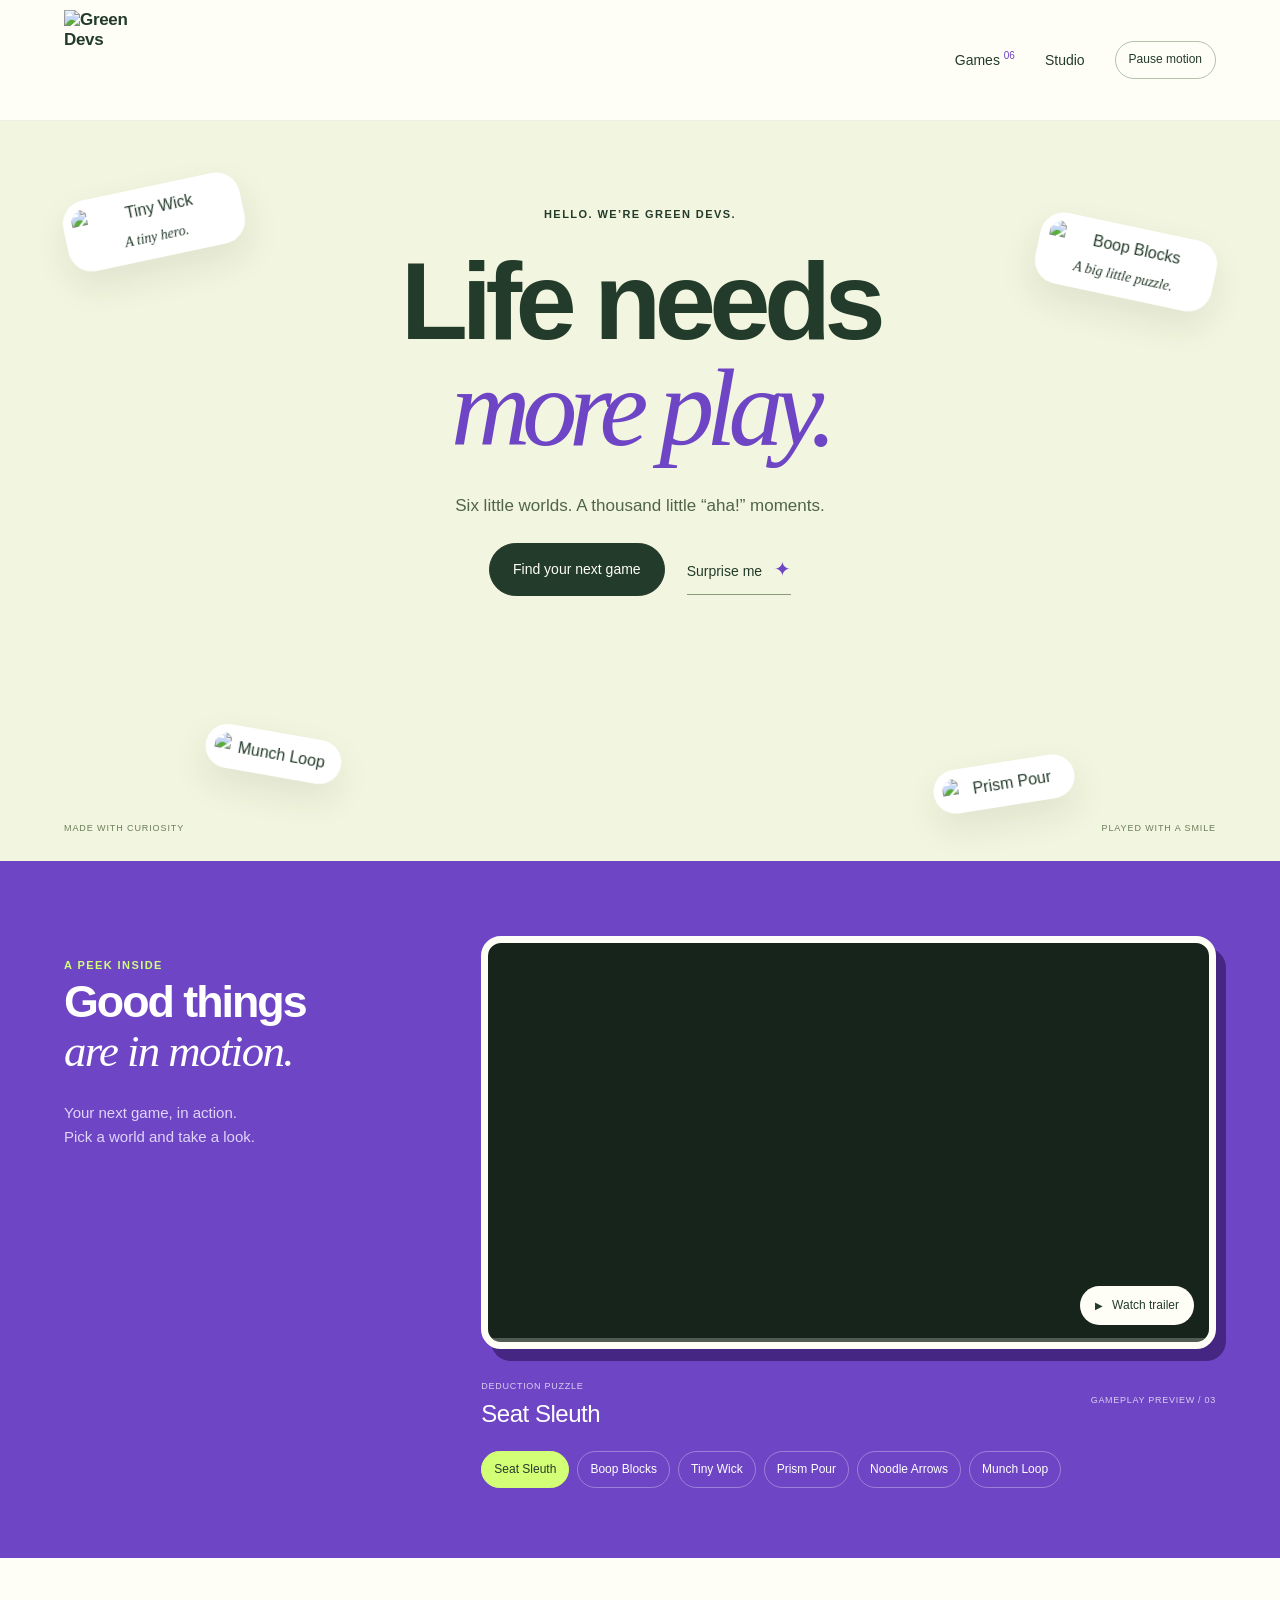
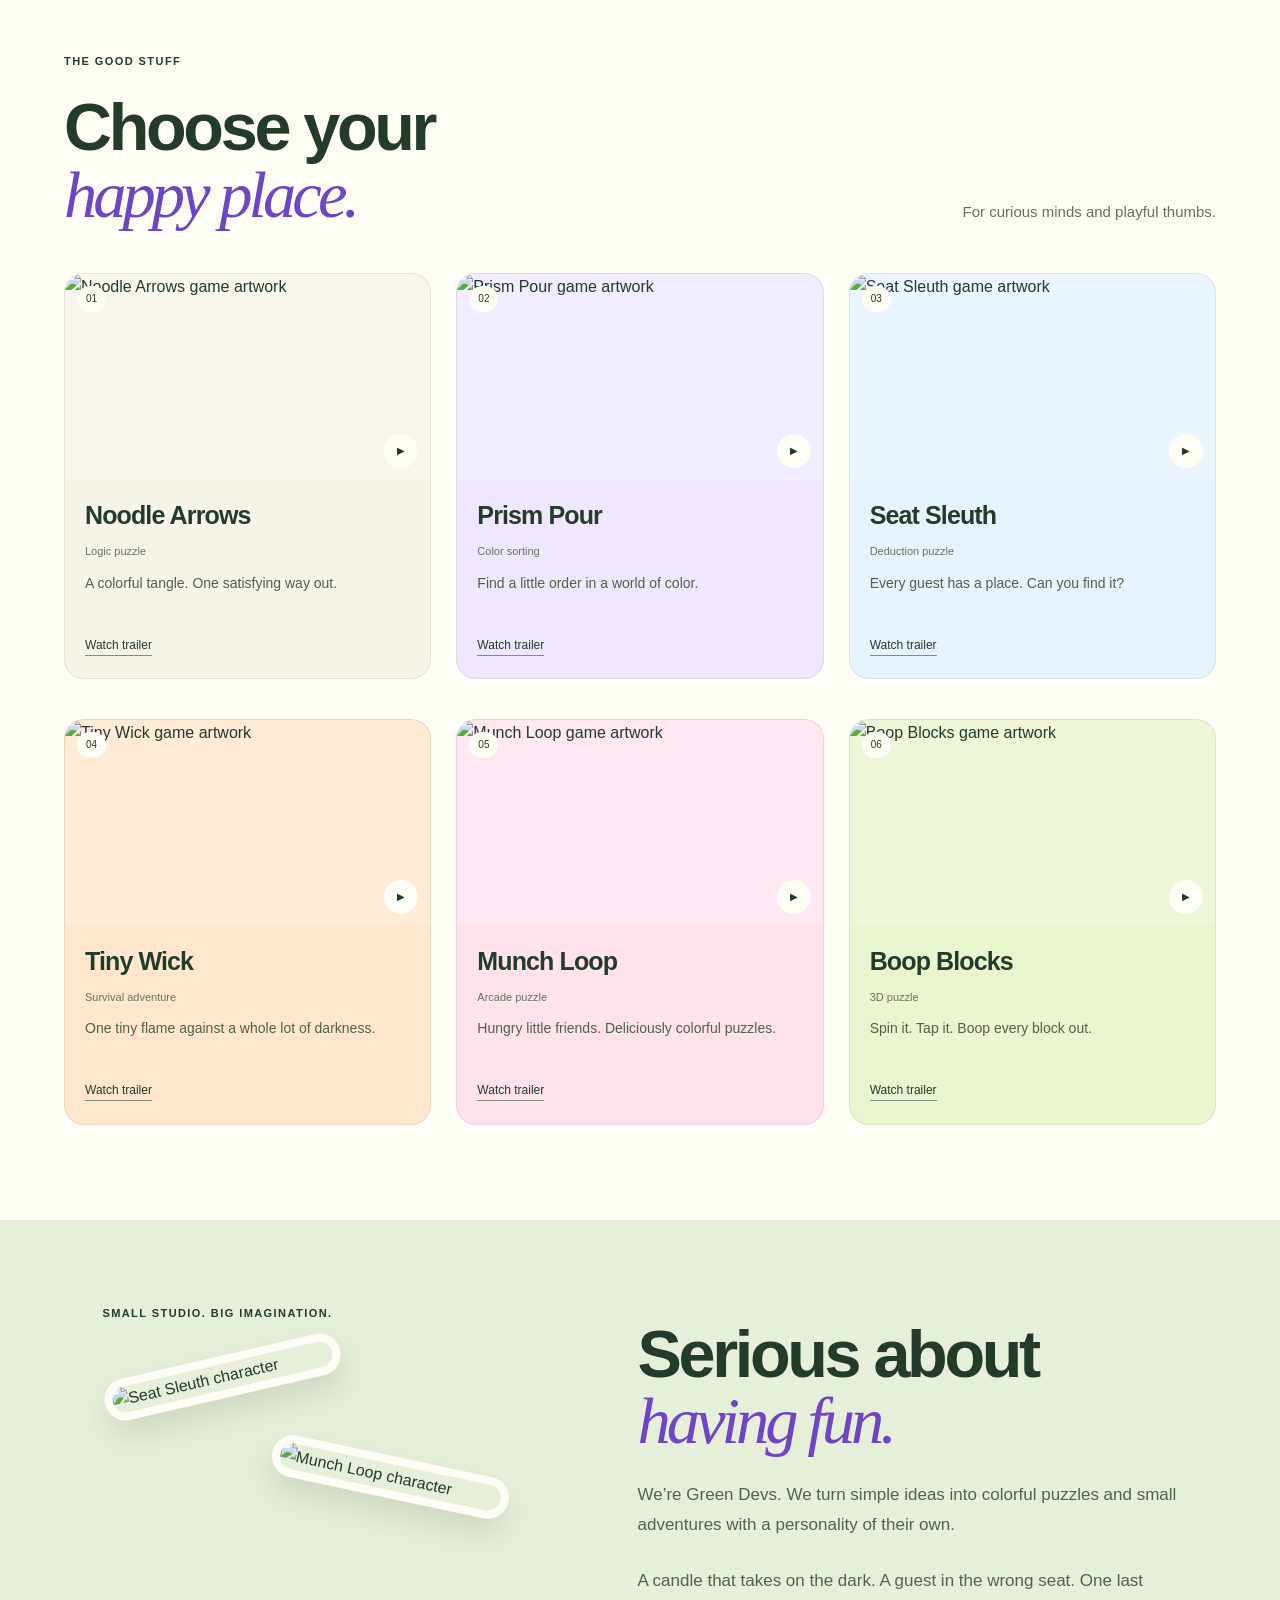
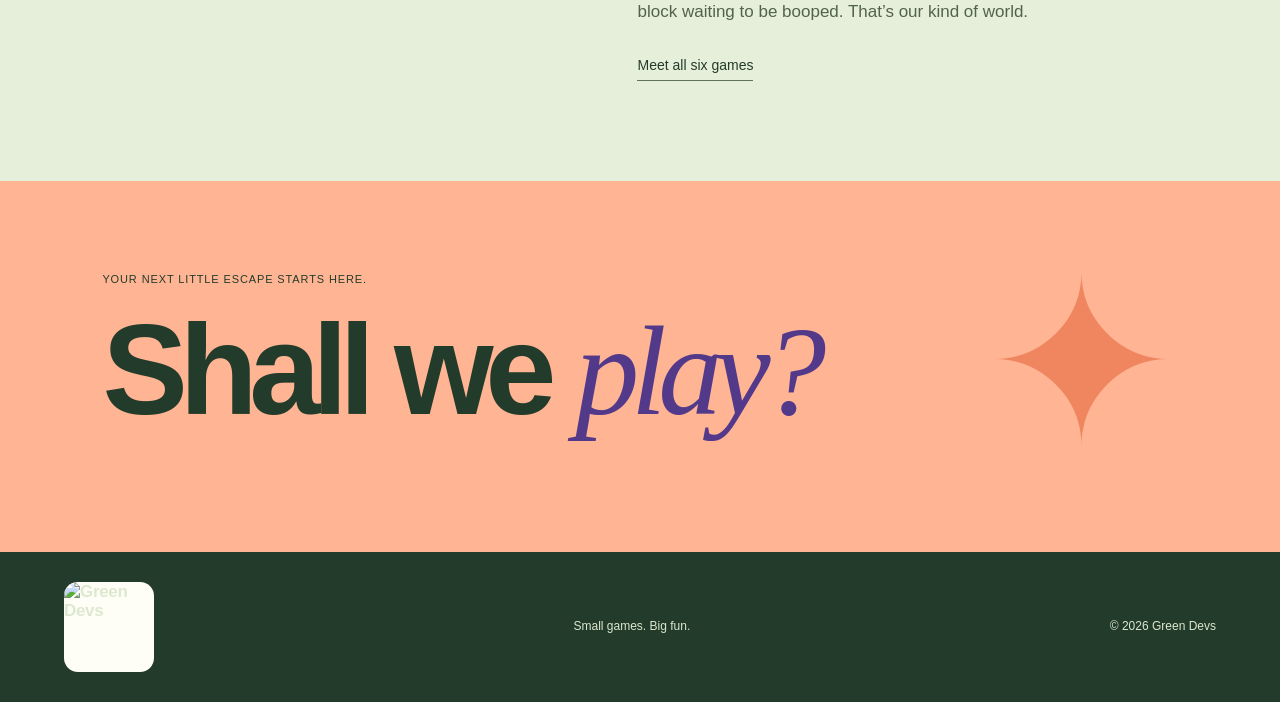
==== index.html @ dfd75897 "Add files via upload" ====
<!doctype html><html lang="en"><head><meta charset="utf-8"><meta name="viewport" content="width=device-width,initial-scale=1"><title>Green Devs | Small games. Big fun.</title><meta name="description" content="Discover clever puzzles, charming characters, and exciting adventures from Green Devs. Explore our six-game collection."><link rel="icon" type="image/png" sizes="64x64" href="assets/green-devs-favicon-v2.png"><link rel="apple-touch-icon" href="assets/green-devs-logo-v2.png"><link rel="stylesheet" href="style.css?v=logo-v2-20261005"></head><body>
<header><a class="brand brand-logo" href="#" aria-label="Green Devs home"><img src="assets/green-devs-logo-v2.png" alt="Green Devs" width="512" height="512"></a><nav aria-label="Main navigation"><a href="#games">Games <sup>06</sup></a><a href="#studio">Studio</a><button id="motion" aria-pressed="false">Pause motion</button></nav></header>
<main><section class="playground"><p class="eyebrow">HELLO. WE’RE GREEN DEVS.</p><h1>Life needs<br><em>more play.</em></h1><p class="hero-description">Six little worlds. A thousand little “aha!” moments.</p><div class="hero-actions"><a class="button" href="#games">Find your next game</a><button class="surprise-button" id="surprise">Surprise me <span aria-hidden="true">✦</span></button></div><div class="sticker sticker-a"><img src="assets/tiny-icon.png" alt="Tiny Wick"><span>A tiny hero.</span></div><div class="sticker sticker-b"><img src="assets/boop-icon.png" alt="Boop Blocks"><span>A big little puzzle.</span></div><div class="sticker sticker-c"><img src="assets/munch-icon.png" alt="Munch Loop"></div><div class="sticker sticker-d"><img src="assets/prism-icon.png" alt="Prism Pour"></div><div class="playground-foot"><span>MADE WITH CURIOSITY</span><span>PLAYED WITH A SMILE</span></div></section>
<section class="screen-section"><div class="screen-heading"><span class="eyebrow">A PEEK INSIDE</span><h2>Good things<br><em>are in motion.</em></h2><p>Your next game, in action.<br>Pick a world and take a look.</p></div><div class="cinema"><div class="video-frame"><video id="feature-video" muted loop playsinline preload="metadata" poster="assets/seat.jpg" src="assets/seat-preview.mp4" aria-label="Seat Sleuth gameplay"></video><div class="film-corners" aria-hidden="true"></div><button id="feature-trailer" class="watch"><span class="play-icon" aria-hidden="true">▶</span> Watch trailer</button><div class="video-progress" aria-hidden="true"><span id="video-progress"></span></div></div><div class="cinema-caption"><div><span class="micro" id="feature-genre">DEDUCTION PUZZLE</span><h2 id="feature-name">Seat Sleuth</h2></div><p id="feature-line">Every guest has a place. Can you find it?</p><span class="preview-label">GAMEPLAY PREVIEW / <span id="feature-count">03</span></span></div>
<div class="feature-picker" aria-label="Select gameplay preview"><button class="active" data-game="2" aria-pressed="true"><span>01</span>Seat Sleuth</button><button data-game="5" aria-pressed="false"><span>02</span>Boop Blocks</button><button data-game="3" aria-pressed="false"><span>03</span>Tiny Wick</button><button data-game="1" aria-pressed="false"><span>04</span>Prism Pour</button><button data-game="0" aria-pressed="false"><span>05</span>Noodle Arrows</button><button data-game="4" aria-pressed="false"><span>06</span>Munch Loop</button></div></div></section>
<section class="games section" id="games"><div class="section-heading reveal"><div><p class="eyebrow">THE GOOD STUFF</p><h2>Choose your<br><em>happy place.</em></h2></div><p>For curious minds and playful thumbs.</p></div><div id="game-grid" class="game-grid"></div></section>
<section class="studio" id="studio"><div class="studio-label reveal"><p class="eyebrow">SMALL STUDIO. BIG IMAGINATION.</p><div class="studio-art"><img src="assets/seat-icon.png" alt="Seat Sleuth character"><img src="assets/munch-icon.png" alt="Munch Loop character"></div></div><div class="studio-content reveal"><h2>Serious about<br><em>having fun.</em></h2><p>We’re Green Devs. We turn simple ideas into colorful puzzles and small adventures with a personality of their own.</p><p>A candle that takes on the dark. A guest in the wrong seat. One last block waiting to be booped. That’s our kind of world.</p><a href="#games" class="text-link">Meet all six games</a></div></section><section class="closing reveal"><p>YOUR NEXT LITTLE ESCAPE STARTS HERE.</p><a href="#games">Shall we <em>play?</em></a><span class="closing-star" aria-hidden="true">✦</span></section></main>
<footer><a href="#" class="brand brand-logo" aria-label="Green Devs home"><img src="assets/green-devs-logo-v2.png" alt="Green Devs" width="512" height="512" loading="lazy"></a><p>Small games. Big fun.</p><span>© 2026 Green Devs</span></footer>
<dialog id="details" aria-labelledby="detail-title"><button class="close" aria-label="Close game details">✕</button><div id="detail-content"></div></dialog><script src="app.js?v=seat-logo-20261005"></script></body></html>
---- style.css ----
:root{--bg:#fffef6;--ink:#233b2a;--muted:#607361;--line:#ccdac9;--acid:#d2ff75;--purple:#6e45c4;--lavender:#e9e1ff}*{box-sizing:border-box}html{scroll-behavior:smooth;scroll-padding-top:25px}body{margin:0;background:var(--bg);color:var(--ink);font-family:Arial,Helvetica,sans-serif;font-size:16px;line-height:1.6;-webkit-font-smoothing:antialiased}a{color:inherit;text-decoration:none}button{font:inherit;cursor:pointer}a:focus-visible,button:focus-visible{outline:3px solid var(--purple);outline-offset:6px}header{padding:24px 5%;display:flex;align-items:center;justify-content:space-between;background:var(--bg);position:relative;z-index:5;border-bottom:1px solid #233b2a15}.brand{font-size:17px;letter-spacing:-.02em;font-weight:800;line-height:1.15;display:flex;gap:10px;align-items:center}.brand img{width:37px;height:37px;border-radius:8px}.brand-small{display:block;font-size:8px;letter-spacing:.12em;font-weight:400;margin-top:6px}nav{display:flex;gap:30px;align-items:center;font-size:14px}nav sup{font-size:10px;color:var(--purple)}#motion{background:transparent;border:1px solid #b3c1ae;border-radius:30px;padding:8px 13px;font-size:12px;color:var(--ink)}h1,h2,h3,p{margin-top:0}.eyebrow{font-size:11px;letter-spacing:.13em;font-weight:700;line-height:1.5;margin:0 0 25px}.playground{min-height:740px;position:relative;overflow:hidden;padding:85px 5% 80px;text-align:center;background:#f2f5df}.playground h1{position:relative;z-index:2;font-size:clamp(68px,8.6vw,132px);line-height:.97;letter-spacing:-.06em;font-weight:700;margin:0}.playground h1 em{font-family:Georgia,'Times New Roman',serif;font-weight:400;color:var(--purple);letter-spacing:-.075em}.hero-description{font-size:17px;position:relative;z-index:2;margin:30px auto 24px;color:#506449;max-width:480px}.hero-actions{display:flex;align-items:center;justify-content:center;gap:22px;position:relative;z-index:3}.button{background:var(--ink);color:#fffef6;border:1px solid var(--ink);border-radius:50px;padding:14px 23px;font-size:14px;display:inline-block;transition:transform .2s,box-shadow .2s}.button:hover{transform:translateY(-4px);box-shadow:0 7px 0 #c3d2a5}.surprise-button{border:0;background:none;border-bottom:1px solid #8b9b76;color:var(--ink);padding:9px 0;font-size:14px}.surprise-button span{display:inline-block;margin-left:8px;color:var(--purple);font-size:20px;transition:transform .4s}.surprise-button:hover span{transform:rotate(120deg)}.sticker{position:absolute;background:white;padding:9px;border-radius:24px;box-shadow:0 15px 35px #33451b18;z-index:1;width:180px;animation:float 6s ease-in-out infinite;transform:rotate(var(--tilt));transition:box-shadow .3s}.sticker img{width:100%;display:block;border-radius:18px}.sticker span{display:block;font-family:Georgia,serif;font-style:italic;font-size:14px;padding:5px 0 1px}.sticker-a{top:65px;left:5%;--tilt:-12deg;animation-delay:-1s}.sticker-b{top:105px;right:5%;--tilt:12deg;animation-delay:-3s}.sticker-c{bottom:85px;left:16%;width:137px;--tilt:10deg;animation-delay:-2s}.sticker-d{bottom:55px;right:16%;width:142px;--tilt:-9deg}.playground-foot{position:absolute;bottom:26px;left:5%;right:5%;display:flex;justify-content:space-between;font-size:9px;letter-spacing:.1em;color:#6b7e59}@keyframes float{50%{translate:0 -15px;rotate:3deg}}.screen-section{background:var(--purple);color:white;padding:75px 5% 70px;display:grid;grid-template-columns:1fr 2fr;gap:50px}.screen-heading{padding-top:15px}.screen-heading .eyebrow{color:#d0ff79}.screen-heading h2{font-size:clamp(35px,3.5vw,54px);line-height:1.1;letter-spacing:-.045em;font-weight:600;margin-bottom:25px}.screen-heading h2 em{font-family:Georgia,serif;font-weight:400;letter-spacing:-.035em}.screen-heading p{color:#e0d5fa;font-size:15px}.cinema{min-width:0}.video-frame{aspect-ratio:16/9;border:7px solid #fffef6;border-radius:20px;position:relative;overflow:hidden;background:#17241b;box-shadow:10px 12px 0 #452683}.video-frame video{width:100%;height:100%;object-fit:contain;display:block}.watch{position:absolute;bottom:17px;right:15px;background:#fffef6;color:#243b2b;border:0;border-radius:30px;font-size:12px;padding:10px 15px;display:flex;align-items:center;gap:9px}.watch:hover{background:#d2ff75}.play-icon{font-size:10px}.video-progress{position:absolute;bottom:0;left:0;right:0;height:4px;background:#ffffff40}.video-progress span{display:block;height:100%;background:#d2ff75;width:0;transition:width .15s linear}.cinema-caption{display:flex;align-items:center;justify-content:space-between;padding:22px 0 12px;gap:15px}.cinema-caption h2{font-size:24px;font-weight:500;letter-spacing:-.02em;margin:3px 0 0;line-height:1.2}.micro,.preview-label{font-size:9px;letter-spacing:.08em;color:#dbcef3}.cinema-caption p{display:none}.feature-picker{display:flex;flex-wrap:wrap;gap:8px;margin-top:10px}.feature-picker button{border:1px solid #ffffff50;color:#fff;background:none;border-radius:25px;padding:8px 12px;font-size:12px;transition:background .2s,color .2s}.feature-picker button span{display:none}.feature-picker button.active,.feature-picker button:hover{background:#d2ff75;border-color:#d2ff75;color:#243b2b}.section{padding:95px 5%;max-width:1600px;margin:auto}.section-heading{display:flex;justify-content:space-between;align-items:end;margin-bottom:45px;gap:30px}.section-heading h2,.studio h2{font-size:clamp(43px,5.2vw,76px);font-weight:600;line-height:1;letter-spacing:-.05em;margin:0}.section-heading h2 em,.studio h2 em{font-family:Georgia,serif;font-weight:400;color:var(--purple);letter-spacing:-.06em}.section-heading>p{font-size:15px;color:var(--muted);margin-bottom:4px}.game-grid{display:grid;grid-template-columns:repeat(3,1fr);gap:40px 25px}.game-card{padding:0 0 22px;border:1px solid #20342118;color:var(--ink);background:#f6f4e9;border-radius:20px;overflow:hidden;text-align:left;min-width:0;box-shadow:0 0 0 #203421;transition:transform .35s,box-shadow .35s}.game-card:hover{transform:translateY(-7px) rotate(-1deg);box-shadow:6px 8px 0 #233b2a}.game-card:nth-child(2){background:#eee7ff}.game-card:nth-child(3){background:#e5f3ff}.game-card:nth-child(4){background:#ffe6cc}.game-card:nth-child(5){background:#ffe2eb}.game-card:nth-child(6){background:#e8f5cf}.game-image{aspect-ratio:16/9;position:relative;overflow:hidden;background:#ffffff30}.game-image img,.card-video{position:absolute;width:100%;height:100%;object-fit:cover;inset:0;transition:transform .7s,opacity .4s}.game-image img[src="assets/boop.jpg"],.game-image img[src="assets/munch.jpg"]{object-fit:contain;background:#ded5fa}.card-video{object-fit:contain;background:#131b13;opacity:0}.game-card.previewing .card-video{opacity:1}.game-card:hover img{transform:scale(1.035)}.number{position:absolute;left:12px;top:12px;font-size:10px;background:#fffef6;color:#233b2a;padding:5px 9px;border-radius:30px;z-index:1}.card-play{position:absolute;right:12px;bottom:12px;width:34px;height:34px;display:grid;place-items:center;font-size:10px;background:#fffef6;color:#233b2a;border-radius:50%;z-index:1}.game-info{display:block;margin:20px 20px 9px}.game-info h3{font-size:25px;letter-spacing:-.035em;font-weight:600;line-height:1.2;margin:0 0 7px}.tag{font-size:11px;color:#64745e}.game-card p{font-size:14px;line-height:1.65;margin:0 20px;color:#52604b;min-height:46px}.game-link{font-size:12px;display:inline-block;margin:18px 20px 0;border-bottom:1px solid #809074}.studio{display:grid;grid-template-columns:1fr 1.2fr;gap:85px;padding:85px 8%;background:#e6efda;align-items:center}.studio-label .eyebrow{margin-bottom:35px}.studio-art{height:340px;position:relative;max-width:430px}.studio-art img{position:absolute;width:56%;border-radius:35px;border:8px solid #fffef6;box-shadow:0 15px 30px #20342220;transform:rotate(-13deg);top:0;left:0;animation:float 7s ease-in-out infinite}.studio-art img+img{left:39%;top:100px;transform:rotate(12deg);animation-delay:-3s}.studio-content>p{font-size:17px;line-height:1.8;color:#52634d;margin:25px 0}.text-link{display:inline-block;font-size:14px;border-bottom:1px solid #607257;padding-bottom:3px}.closing{padding:90px 8% 110px;position:relative;overflow:hidden;background:#ffb494}.closing p{font-size:11px;letter-spacing:.08em}.closing a{font-size:clamp(65px,10vw,145px);line-height:1.1;letter-spacing:-.065em;font-weight:600;position:relative;z-index:1}.closing em{font-family:Georgia,serif;font-weight:400;color:#53398a}.closing-star{font-size:230px;position:absolute;right:8%;top:10px;color:#ef865f;line-height:1.5;animation:turn 24s linear infinite}@keyframes turn{to{transform:rotate(360deg)}}footer{background:#233b2a;color:#dce8cf;padding:30px 5%;display:flex;align-items:center;justify-content:space-between;gap:20px;font-size:12px}footer p{margin:0}.reveal{opacity:1}.reveal.visible{animation:reveal-in .8s both}@keyframes reveal-in{from{opacity:0;translate:0 25px}to{opacity:1;translate:0 0}}.game-card:nth-child(3n+2){transition-delay:.06s}.game-card:nth-child(3n+3){transition-delay:.12s}dialog{border:0;border-radius:20px;background:#fffef6;color:var(--ink);padding:0;width:min(900px,94vw);max-height:90vh;overflow:auto;box-shadow:0 30px 100px #16221970}dialog::backdrop{background:#233b2ac9;backdrop-filter:blur(9px)}.close{position:absolute;top:12px;right:12px;z-index:2;border:0;border-radius:50%;background:#fffef6;color:#233b2a;width:42px;height:42px}.modal-media{width:100%;aspect-ratio:16/9;display:block;object-fit:contain;background:#111}.modal-copy{padding:30px}.modal-copy h2{font-size:36px;font-weight:600;letter-spacing:-.04em;line-height:1.2;margin:8px 0 16px}.modal-copy p{color:var(--muted);line-height:1.8}.modal-copy .eyebrow{margin-bottom:6px}body.paused .reveal{opacity:1;translate:none;transition:none}body.paused *,body.paused *:before{animation:none!important;scroll-behavior:auto!important}@media(max-width:1100px){.sticker{width:135px}.sticker-a{left:3%;top:80px}.sticker-b{right:3%;top:110px}.sticker-c{left:9%;width:110px}.sticker-d{right:9%;width:115px}.playground{min-height:660px}.screen-section{gap:30px;grid-template-columns:1fr 1.8fr}.game-grid{grid-template-columns:1fr 1fr}.studio{gap:40px}}@media(max-width:700px){header{padding:18px 5%}.brand{font-size:14px}.brand img{width:30px;height:30px}.brand-small{display:none}nav{gap:15px;font-size:13px}nav a:nth-child(2){display:none}#motion{font-size:10px;padding:6px 9px}.playground{min-height:710px;padding:55px 5% 245px}.playground h1{font-size:clamp(63px,13vw,85px)}.hero-description{font-size:15px;max-width:290px;margin-top:25px}.hero-actions{gap:15px}.button{font-size:12px;padding:12px 17px}.surprise-button{font-size:12px}.sticker-a{top:auto;bottom:65px;left:17%;width:110px}.sticker-b{top:auto;bottom:63px;right:17%;width:115px}.sticker-c,.sticker-d{display:none}.sticker span{font-size:11px}.playground-foot{font-size:8px}.screen-section{padding:50px 5%;grid-template-columns:1fr;gap:20px}.screen-heading{padding:0}.screen-heading h2{font-size:40px}.screen-heading h2 br{display:none}.screen-heading p{display:none}.video-frame{border-width:5px;border-radius:14px;box-shadow:6px 7px 0 #452683}.section{padding:60px 5%}.section-heading{display:block;margin-bottom:30px}.section-heading>p{margin-top:20px}.game-grid{grid-template-columns:1fr;gap:25px}.game-image{aspect-ratio:16/10}.game-card p{min-height:0}.game-info h3{font-size:27px}.studio{padding:50px 6%;grid-template-columns:1fr;gap:35px}.studio-art{height:230px;max-width:320px;margin:auto}.studio-art img{width:155px;border-radius:27px}.studio-art img+img{left:130px;top:65px}.studio-content>p{font-size:16px}.closing{padding:55px 6% 65px}.closing a{font-size:68px}.closing-star{font-size:160px;right:-15px;top:20px}footer{flex-wrap:wrap;padding:25px 5%}footer p{display:none}.game-card{transition-delay:0s!important}}@media(prefers-reduced-motion:reduce){html{scroll-behavior:auto}*,*:before{animation:none!important;transition:none!important}.reveal{opacity:1;translate:none}}

/* Approved Green Devs mascot logo */
header{padding-top:10px;padding-bottom:10px}.brand-logo{flex-shrink:0}.brand-logo img{display:block;width:100px;height:100px;object-fit:contain;border-radius:0}footer .brand-logo{background:var(--bg);border-radius:14px;overflow:hidden}footer .brand-logo img{width:90px;height:90px}@media(max-width:700px){header{padding-top:8px;padding-bottom:8px}header .brand-logo img{width:80px;height:80px}footer .brand-logo img{width:76px;height:76px}}
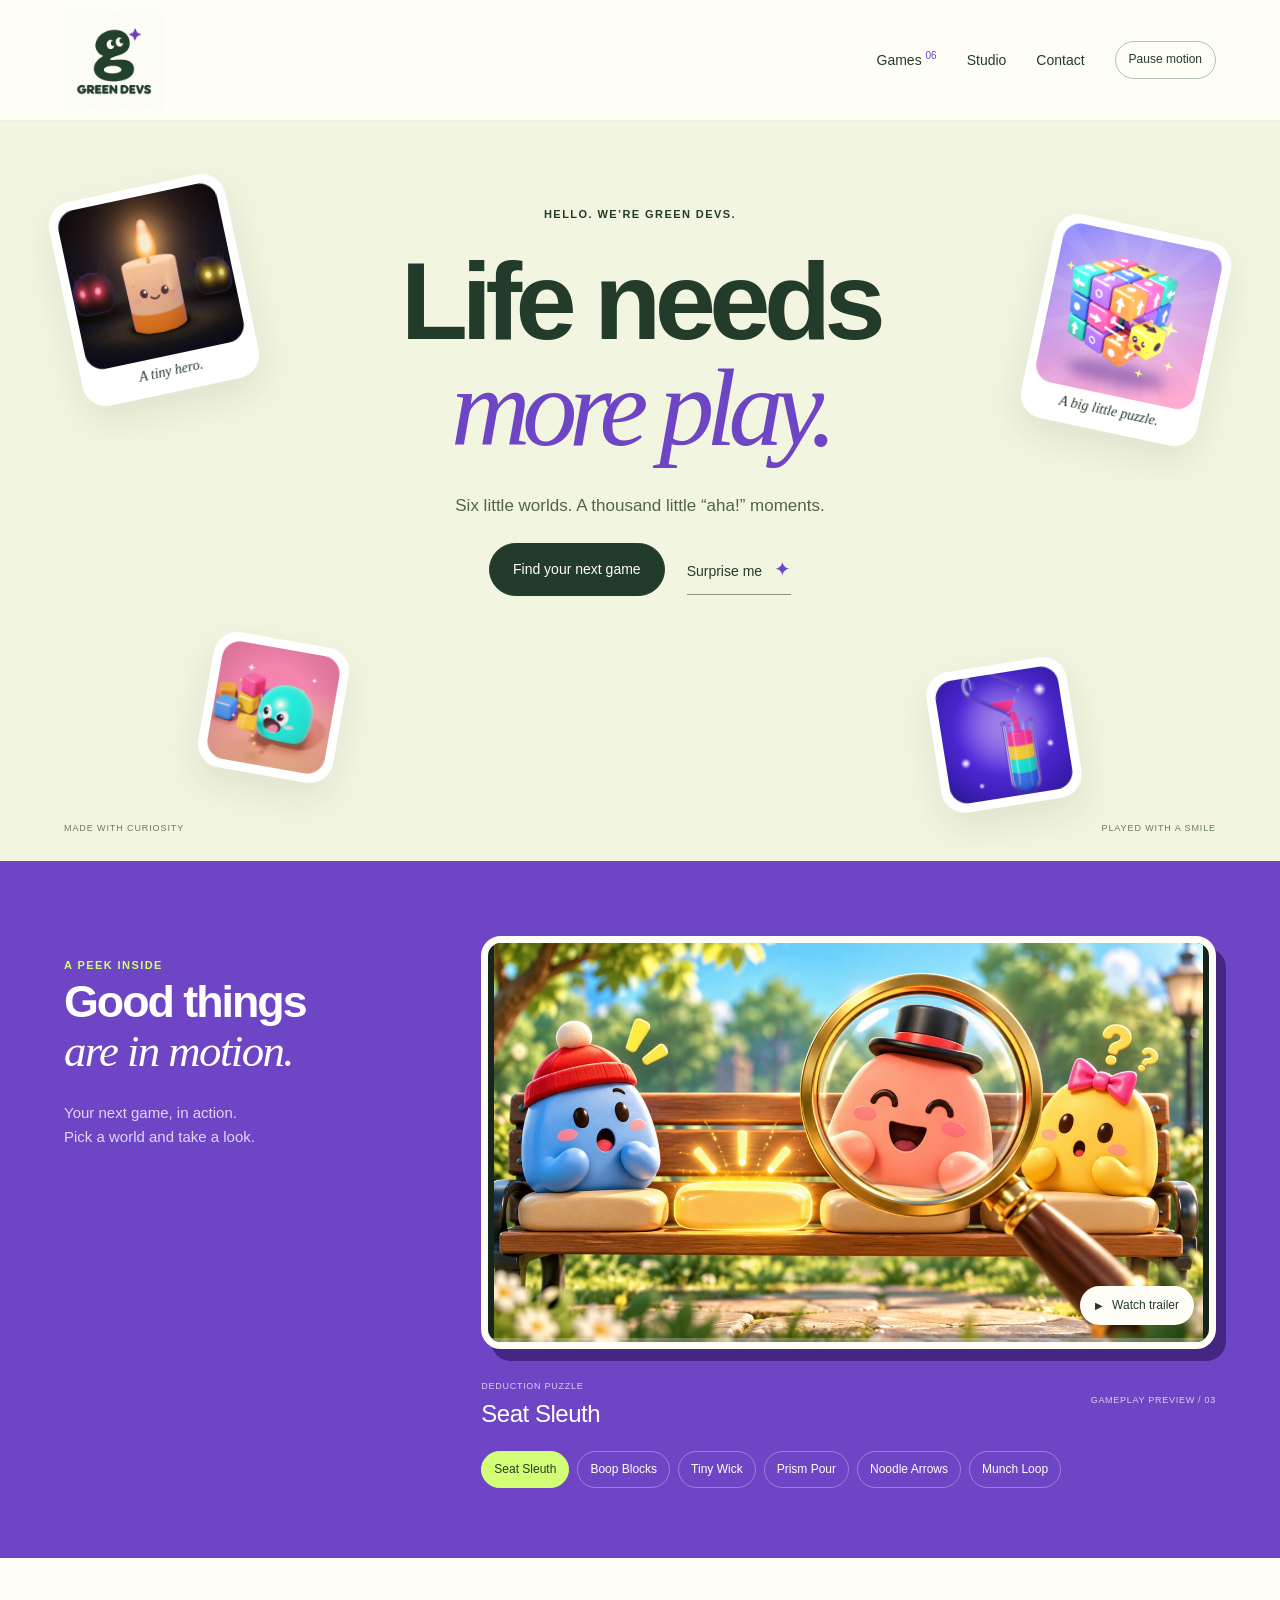
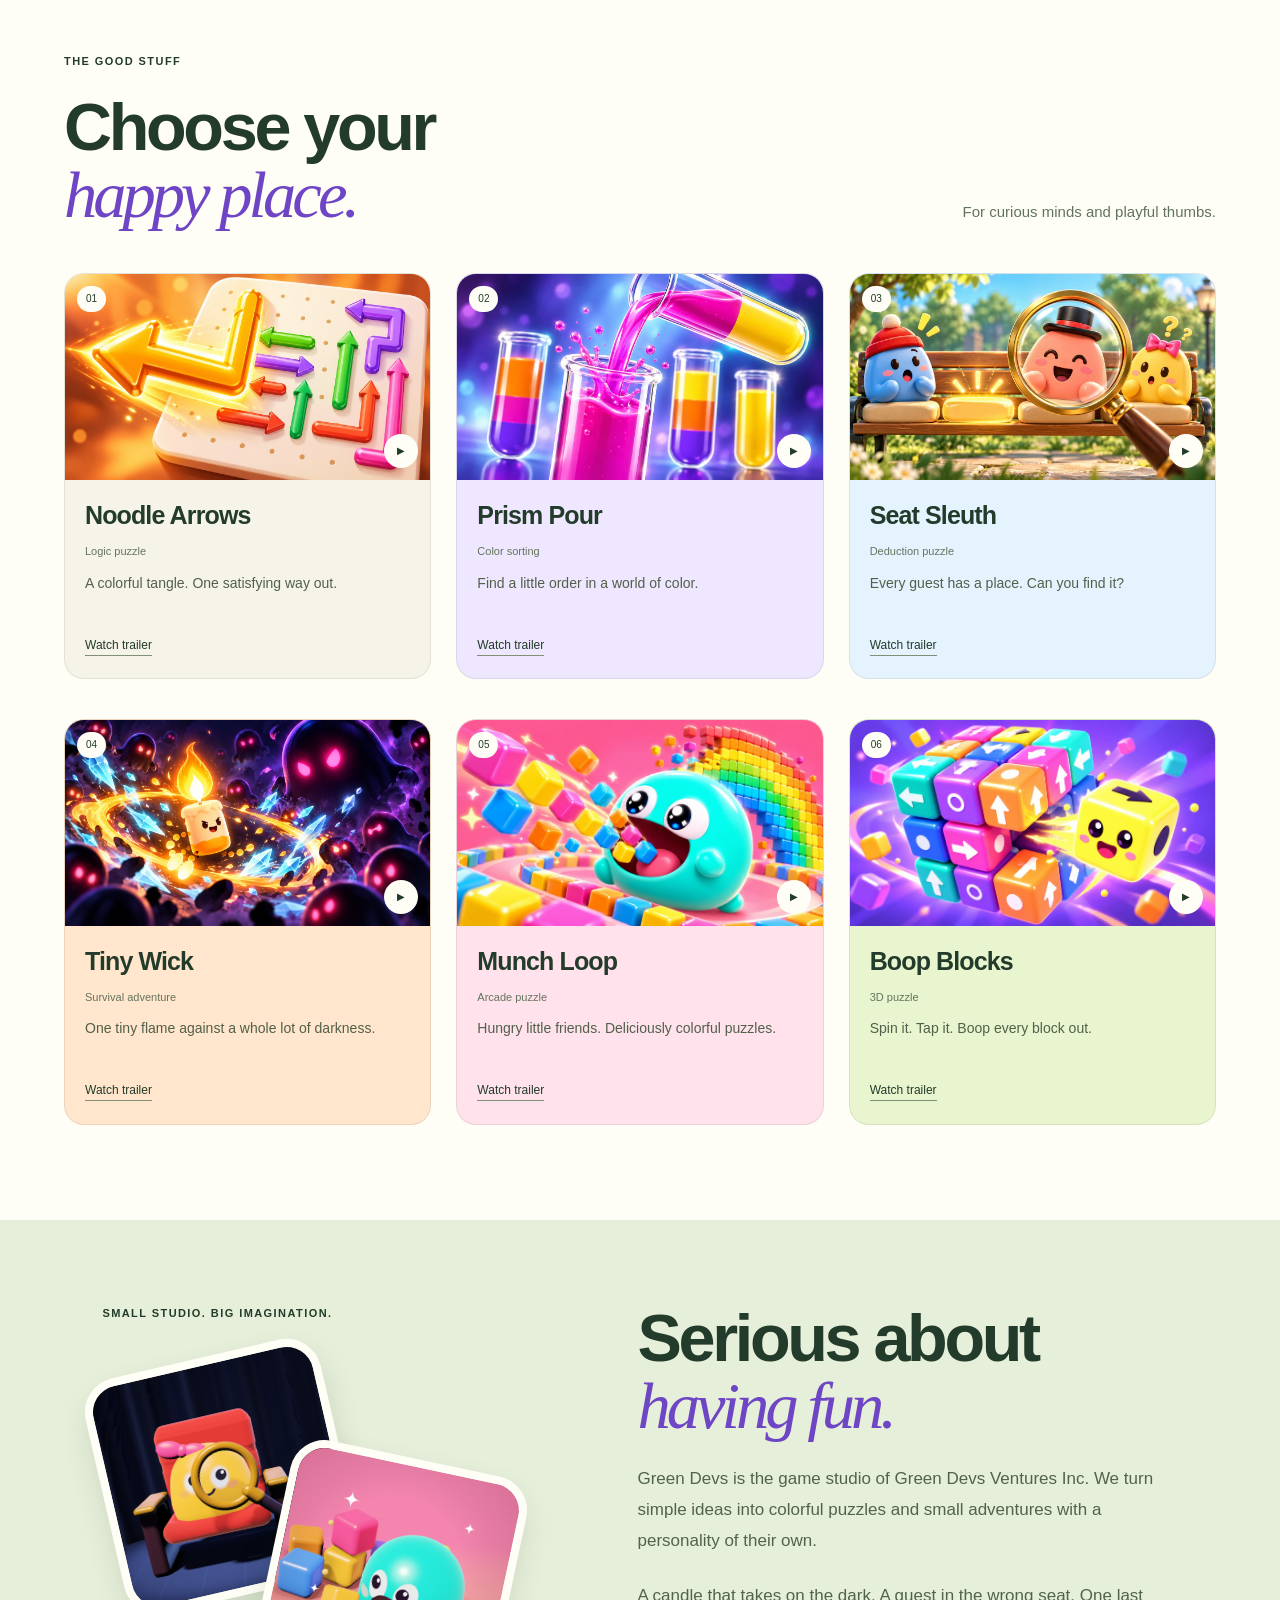
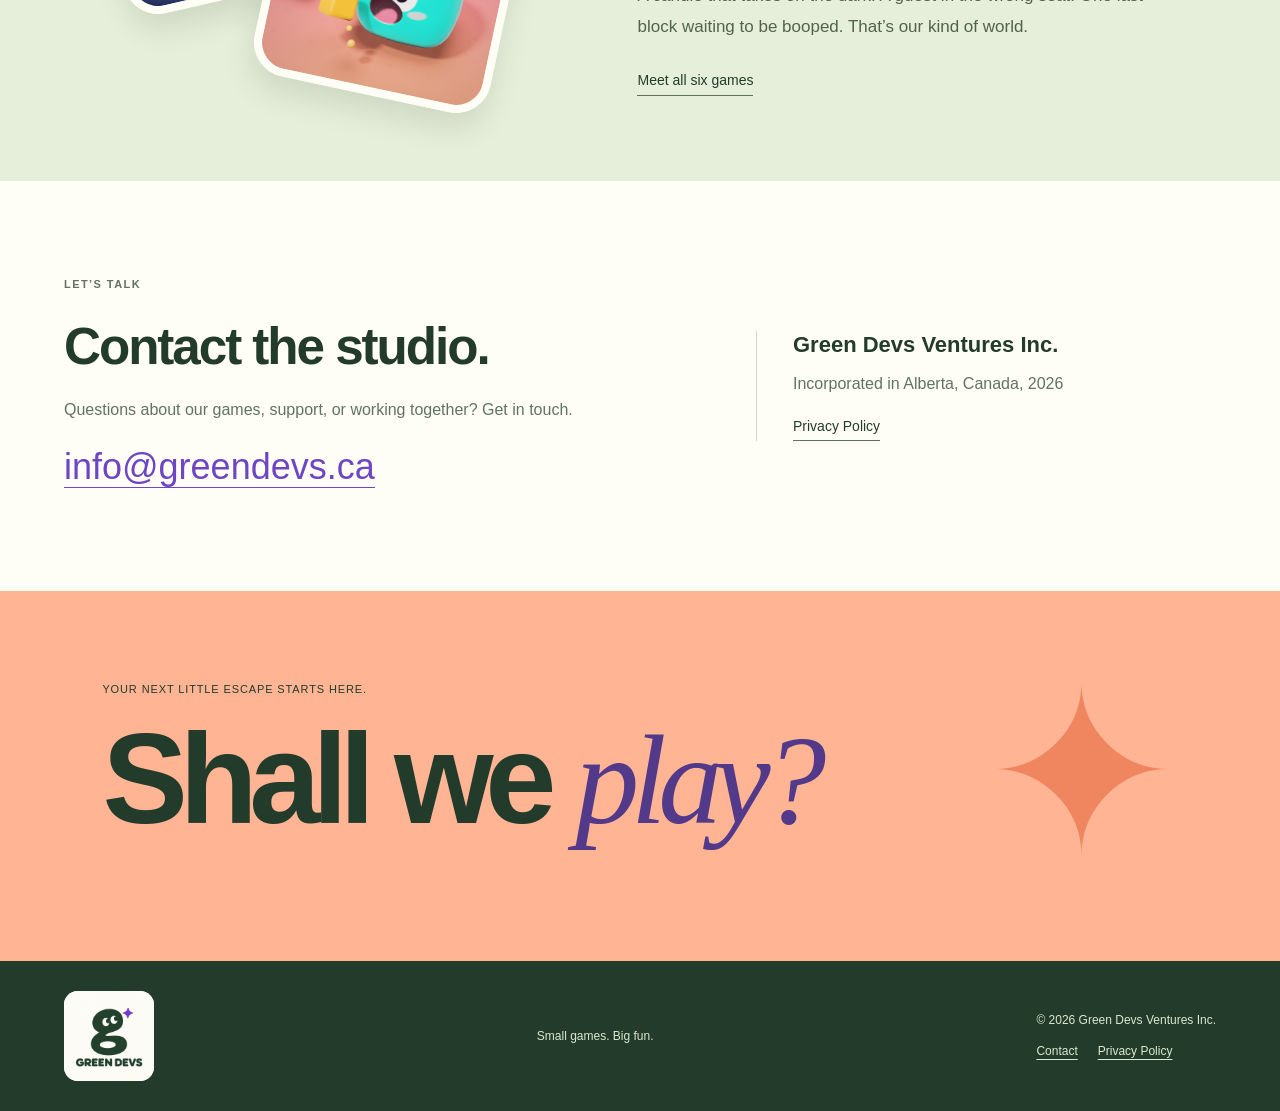
==== commit 96c6c1c4: "Add company legal identity, contact details and website privacy policy" ====
--- a/index.html
+++ b/index.html
@@ -1,9 +1,9 @@
-<!doctype html><html lang="en"><head><meta charset="utf-8"><meta name="viewport" content="width=device-width,initial-scale=1"><title>Green Devs | Small games. Big fun.</title><meta name="description" content="Discover clever puzzles, charming characters, and exciting adventures from Green Devs. Explore our six-game collection."><link rel="icon" type="image/png" sizes="64x64" href="assets/green-devs-favicon-v2.png"><link rel="apple-touch-icon" href="assets/green-devs-logo-v2.png"><link rel="stylesheet" href="style.css?v=logo-v2-20261005"></head><body>
-<header><a class="brand brand-logo" href="#" aria-label="Green Devs home"><img src="assets/green-devs-logo-v2.png" alt="Green Devs" width="512" height="512"></a><nav aria-label="Main navigation"><a href="#games">Games <sup>06</sup></a><a href="#studio">Studio</a><button id="motion" aria-pressed="false">Pause motion</button></nav></header>
+<!doctype html><html lang="en"><head><meta charset="utf-8"><meta name="viewport" content="width=device-width,initial-scale=1"><title>Green Devs | Small games. Big fun.</title><meta name="description" content="Discover clever puzzles, charming characters, and exciting adventures from Green Devs. Explore our six-game collection."><link rel="icon" type="image/png" sizes="64x64" href="assets/green-devs-favicon-v2.png"><link rel="apple-touch-icon" href="assets/green-devs-logo-v2.png"><link rel="stylesheet" href="style.css?v=legal-20261006"></head><body>
+<header><a class="brand brand-logo" href="#" aria-label="Green Devs home"><img src="assets/green-devs-logo-v2.png" alt="Green Devs" width="512" height="512"></a><nav aria-label="Main navigation"><a href="#games">Games <sup>06</sup></a><a href="#studio">Studio</a><a href="#contact">Contact</a><button id="motion" aria-pressed="false">Pause motion</button></nav></header>
 <main><section class="playground"><p class="eyebrow">HELLO. WE’RE GREEN DEVS.</p><h1>Life needs<br><em>more play.</em></h1><p class="hero-description">Six little worlds. A thousand little “aha!” moments.</p><div class="hero-actions"><a class="button" href="#games">Find your next game</a><button class="surprise-button" id="surprise">Surprise me <span aria-hidden="true">✦</span></button></div><div class="sticker sticker-a"><img src="assets/tiny-icon.png" alt="Tiny Wick"><span>A tiny hero.</span></div><div class="sticker sticker-b"><img src="assets/boop-icon.png" alt="Boop Blocks"><span>A big little puzzle.</span></div><div class="sticker sticker-c"><img src="assets/munch-icon.png" alt="Munch Loop"></div><div class="sticker sticker-d"><img src="assets/prism-icon.png" alt="Prism Pour"></div><div class="playground-foot"><span>MADE WITH CURIOSITY</span><span>PLAYED WITH A SMILE</span></div></section>
 <section class="screen-section"><div class="screen-heading"><span class="eyebrow">A PEEK INSIDE</span><h2>Good things<br><em>are in motion.</em></h2><p>Your next game, in action.<br>Pick a world and take a look.</p></div><div class="cinema"><div class="video-frame"><video id="feature-video" muted loop playsinline preload="metadata" poster="assets/seat.jpg" src="assets/seat-preview.mp4" aria-label="Seat Sleuth gameplay"></video><div class="film-corners" aria-hidden="true"></div><button id="feature-trailer" class="watch"><span class="play-icon" aria-hidden="true">▶</span> Watch trailer</button><div class="video-progress" aria-hidden="true"><span id="video-progress"></span></div></div><div class="cinema-caption"><div><span class="micro" id="feature-genre">DEDUCTION PUZZLE</span><h2 id="feature-name">Seat Sleuth</h2></div><p id="feature-line">Every guest has a place. Can you find it?</p><span class="preview-label">GAMEPLAY PREVIEW / <span id="feature-count">03</span></span></div>
 <div class="feature-picker" aria-label="Select gameplay preview"><button class="active" data-game="2" aria-pressed="true"><span>01</span>Seat Sleuth</button><button data-game="5" aria-pressed="false"><span>02</span>Boop Blocks</button><button data-game="3" aria-pressed="false"><span>03</span>Tiny Wick</button><button data-game="1" aria-pressed="false"><span>04</span>Prism Pour</button><button data-game="0" aria-pressed="false"><span>05</span>Noodle Arrows</button><button data-game="4" aria-pressed="false"><span>06</span>Munch Loop</button></div></div></section>
 <section class="games section" id="games"><div class="section-heading reveal"><div><p class="eyebrow">THE GOOD STUFF</p><h2>Choose your<br><em>happy place.</em></h2></div><p>For curious minds and playful thumbs.</p></div><div id="game-grid" class="game-grid"></div></section>
-<section class="studio" id="studio"><div class="studio-label reveal"><p class="eyebrow">SMALL STUDIO. BIG IMAGINATION.</p><div class="studio-art"><img src="assets/seat-icon.png" alt="Seat Sleuth character"><img src="assets/munch-icon.png" alt="Munch Loop character"></div></div><div class="studio-content reveal"><h2>Serious about<br><em>having fun.</em></h2><p>We’re Green Devs. We turn simple ideas into colorful puzzles and small adventures with a personality of their own.</p><p>A candle that takes on the dark. A guest in the wrong seat. One last block waiting to be booped. That’s our kind of world.</p><a href="#games" class="text-link">Meet all six games</a></div></section><section class="closing reveal"><p>YOUR NEXT LITTLE ESCAPE STARTS HERE.</p><a href="#games">Shall we <em>play?</em></a><span class="closing-star" aria-hidden="true">✦</span></section></main>
-<footer><a href="#" class="brand brand-logo" aria-label="Green Devs home"><img src="assets/green-devs-logo-v2.png" alt="Green Devs" width="512" height="512" loading="lazy"></a><p>Small games. Big fun.</p><span>© 2026 Green Devs</span></footer>
+<section class="studio" id="studio"><div class="studio-label reveal"><p class="eyebrow">SMALL STUDIO. BIG IMAGINATION.</p><div class="studio-art"><img src="assets/seat-icon.png" alt="Seat Sleuth character"><img src="assets/munch-icon.png" alt="Munch Loop character"></div></div><div class="studio-content reveal"><h2>Serious about<br><em>having fun.</em></h2><p>Green Devs is the game studio of Green Devs Ventures Inc. We turn simple ideas into colorful puzzles and small adventures with a personality of their own.</p><p>A candle that takes on the dark. A guest in the wrong seat. One last block waiting to be booped. That’s our kind of world.</p><a href="#games" class="text-link">Meet all six games</a></div></section><section class="contact-section section" id="contact" aria-labelledby="contact-title"><div><p class="eyebrow">LET’S TALK</p><h2 id="contact-title">Contact the studio.</h2><p>Questions about our games, support, or working together? Get in touch.</p><a class="contact-email" href="mailto:info@greendevs.ca">info@greendevs.ca</a></div><div class="company-details"><h3>Green Devs Ventures Inc.</h3><p>Incorporated in Alberta, Canada, 2026</p><a class="text-link" href="/privacy.html">Privacy Policy</a></div></section><section class="closing reveal"><p>YOUR NEXT LITTLE ESCAPE STARTS HERE.</p><a href="#games">Shall we <em>play?</em></a><span class="closing-star" aria-hidden="true">✦</span></section></main>
+<footer><a href="#" class="brand brand-logo" aria-label="Green Devs home"><img src="assets/green-devs-logo-v2.png" alt="Green Devs" width="512" height="512" loading="lazy"></a><p>Small games. Big fun.</p><div class="footer-legal"><span>© 2026 Green Devs Ventures Inc.</span><nav aria-label="Footer navigation"><a href="#contact">Contact</a><a href="/privacy.html">Privacy Policy</a></nav></div></footer>
 <dialog id="details" aria-labelledby="detail-title"><button class="close" aria-label="Close game details">✕</button><div id="detail-content"></div></dialog><script src="app.js?v=seat-logo-20261005"></script></body></html>
--- a/style.css
+++ b/style.css
@@ -2,3 +2,6 @@
 
 /* Approved Green Devs mascot logo */
 header{padding-top:10px;padding-bottom:10px}.brand-logo{flex-shrink:0}.brand-logo img{display:block;width:100px;height:100px;object-fit:contain;border-radius:0}footer .brand-logo{background:var(--bg);border-radius:14px;overflow:hidden}footer .brand-logo img{width:90px;height:90px}@media(max-width:700px){header{padding-top:8px;padding-bottom:8px}header .brand-logo img{width:80px;height:80px}footer .brand-logo img{width:76px;height:76px}}
+
+/* Company information and privacy */
+.contact-section{display:grid;grid-template-columns:1.4fr 1fr;gap:48px;align-items:center}.contact-section h2{font-size:clamp(32px,4vw,52px);line-height:1.15;letter-spacing:-.04em;margin-bottom:20px}.contact-section p{color:var(--muted);max-width:520px}.contact-email{font-size:clamp(22px,3vw,36px);color:var(--purple);border-bottom:1px solid currentColor;overflow-wrap:anywhere}.company-details{border-left:1px solid var(--line);padding-left:36px}.company-details h3{font-size:22px;line-height:1.3;margin-bottom:12px}.footer-legal{display:flex;flex-direction:column;gap:12px}.footer-legal nav{font-size:12px;gap:20px}.footer-legal a{text-decoration:underline;text-underline-offset:4px}.privacy-main{max-width:850px;padding:65px 6% 85px;margin:auto}.privacy-main h1{font-size:clamp(42px,7vw,72px);line-height:1.05;letter-spacing:-.05em;margin-bottom:24px}.privacy-main h2{font-size:25px;letter-spacing:-.02em;line-height:1.3;margin:36px 0 12px}.privacy-main p,.privacy-main li{color:#465a47}.privacy-main a{text-decoration:underline;text-underline-offset:3px}.privacy-main .updated{font-size:14px;color:var(--muted)}@media(max-width:700px){.contact-section{grid-template-columns:1fr;gap:30px}.company-details{border-left:0;border-top:1px solid var(--line);padding:28px 0 0}.footer-legal nav a{display:inline-block}.privacy-header nav a{display:inline-block}}@media(max-width:400px){header nav{gap:9px}header #motion{max-width:72px;line-height:1.4}header .brand-logo img{width:64px;height:64px}}
